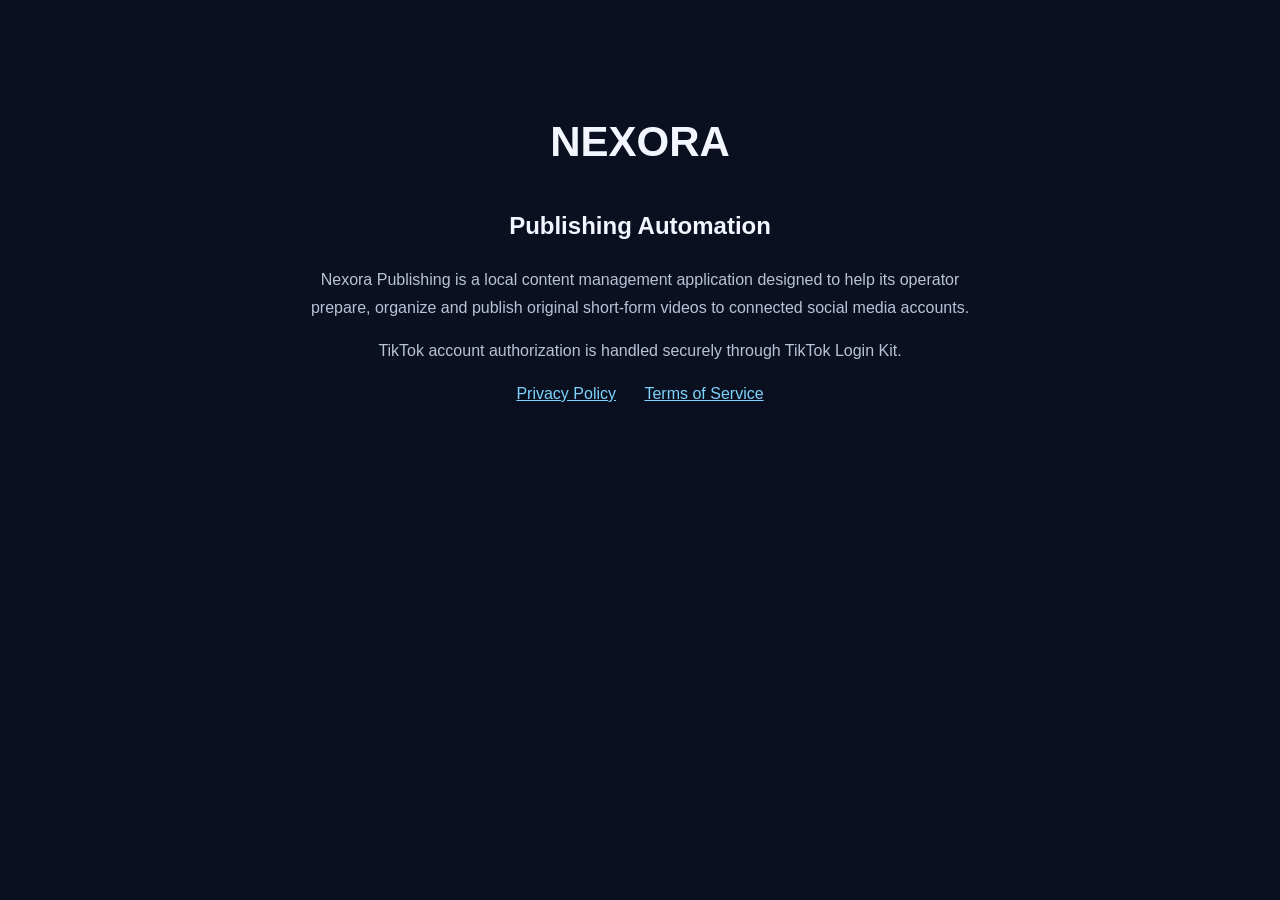
==== index.html @ 79402bd2 "Create index.html" ====
<!DOCTYPE html>
<html lang="en">
<head>
  <meta charset="UTF-8">
  <meta name="viewport" content="width=device-width, initial-scale=1">
  <title>Nexora Publishing</title>
  <style>
    body {
      background: #0b1020;
      color: #f4f6ff;
      font-family: Arial, sans-serif;
      text-align: center;
      padding: 70px 20px;
      line-height: 1.7;
    }
    main { max-width: 700px; margin: auto; }
    h1 { font-size: 42px; }
    p { color: #b8c2d8; }
    a { color: #7dd3fc; margin: 12px; }
  </style>
</head>
<body>
  <main>
    <h1>NEXORA</h1>
    <h2>Publishing Automation</h2>
    <p>
      Nexora Publishing is a local content management
      application designed to help its operator prepare,
      organize and publish original short-form videos
      to connected social media accounts.
    </p>
    <p>
      TikTok account authorization is handled securely
      through TikTok Login Kit.
    </p>
    <footer>
      <a href="privacy.html">Privacy Policy</a>
      <a href="terms.html">Terms of Service</a>
    </footer>
  </main>
</body>
</html>
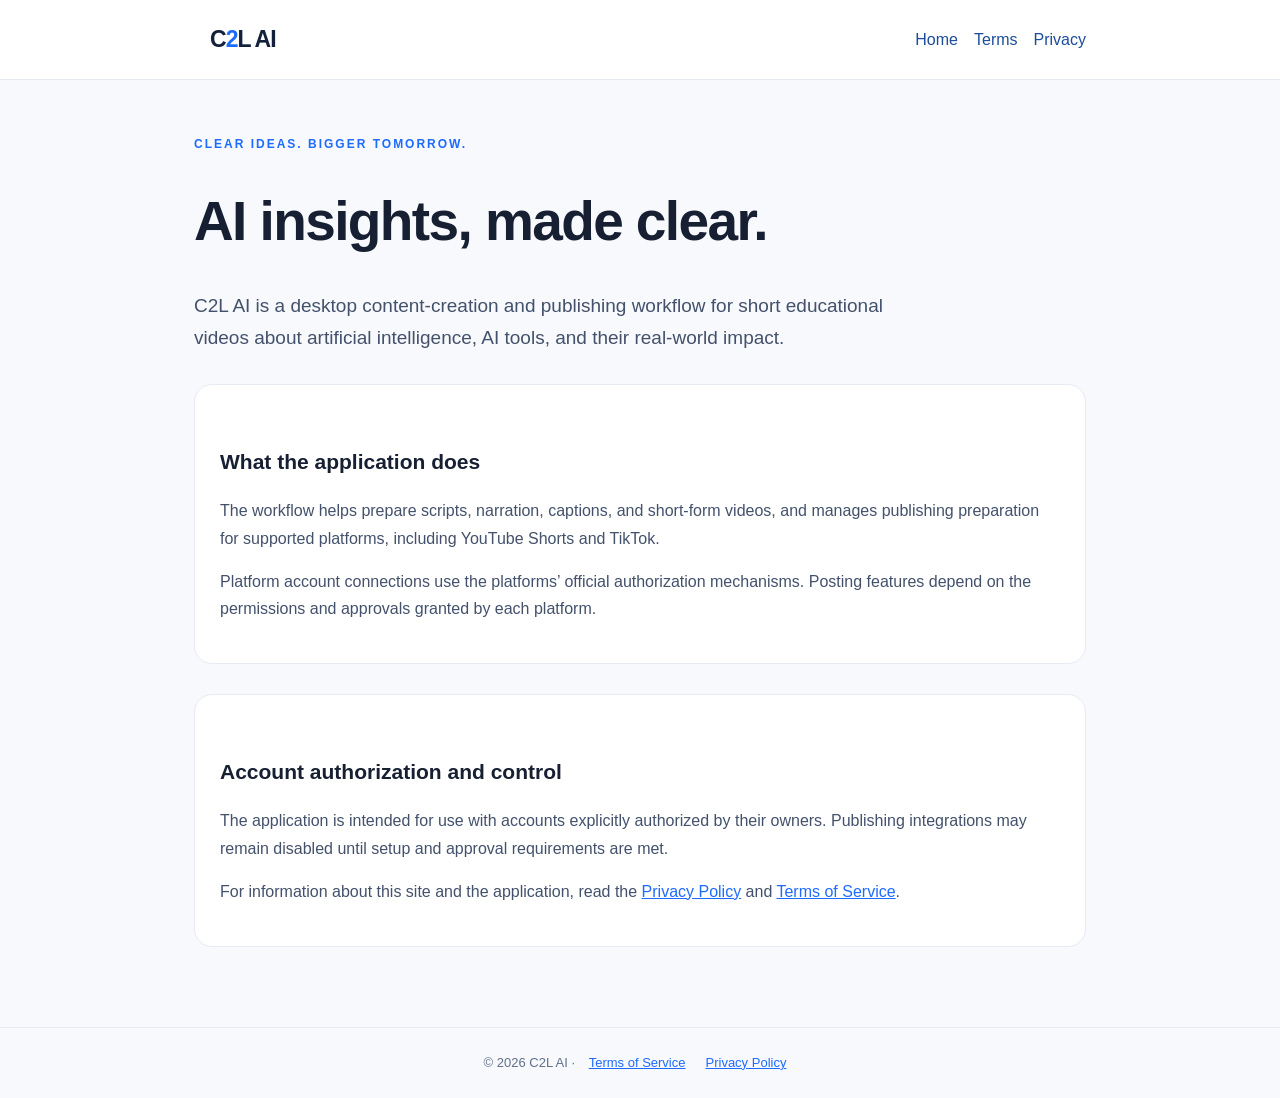
==== commit 7504a7e2: "Add files via upload" ====
--- a/index.html
+++ b/index.html
@@ -1,43 +1 @@
-
-<!DOCTYPE html>
-<html lang="en">
-<head>
-  <meta charset="UTF-8">
-  <meta name="viewport" content="width=device-width, initial-scale=1">
-  <title>Nexora Publishing</title>
-  <style>
-    body {
-      background: #0b1020;
-      color: #f4f6ff;
-      font-family: Arial, sans-serif;
-      text-align: center;
-      padding: 70px 20px;
-      line-height: 1.7;
-    }
-    main { max-width: 700px; margin: auto; }
-    h1 { font-size: 42px; }
-    p { color: #b8c2d8; }
-    a { color: #7dd3fc; margin: 12px; }
-  </style>
-</head>
-<body>
-  <main>
-    <h1>NEXORA</h1>
-    <h2>Publishing Automation</h2>
-    <p>
-      Nexora Publishing is a local content management
-      application designed to help its operator prepare,
-      organize and publish original short-form videos
-      to connected social media accounts.
-    </p>
-    <p>
-      TikTok account authorization is handled securely
-      through TikTok Login Kit.
-    </p>
-    <footer>
-      <a href="privacy.html">Privacy Policy</a>
-      <a href="terms.html">Terms of Service</a>
-    </footer>
-  </main>
-</body>
-</html>
+<!doctype html><html lang="en"><head><meta charset="utf-8"><meta name="viewport" content="width=device-width,initial-scale=1"><title>Home | C2L AI</title><meta name="description" content="C2L AI desktop application for creating and managing short-form AI educational videos."><link rel="stylesheet" href="styles.css"></head><body><header><nav><a class="logo" href="index.html">C<b>2</b>L AI</a><div><a href="index.html">Home</a><a href="terms.html">Terms</a><a href="privacy.html">Privacy</a></div></nav></header><main><p class="tag">Clear ideas. Bigger tomorrow.</p><h1>AI insights, made clear.</h1><p class="lead">C2L AI is a desktop content-creation and publishing workflow for short educational videos about artificial intelligence, AI tools, and their real-world impact.</p><section class="panel"><h2>What the application does</h2><p>The workflow helps prepare scripts, narration, captions, and short-form videos, and manages publishing preparation for supported platforms, including YouTube Shorts and TikTok.</p><p>Platform account connections use the platforms’ official authorization mechanisms. Posting features depend on the permissions and approvals granted by each platform.</p></section><section class="panel"><h2>Account authorization and control</h2><p>The application is intended for use with accounts explicitly authorized by their owners. Publishing integrations may remain disabled until setup and approval requirements are met.</p><p>For information about this site and the application, read the <a href="privacy.html">Privacy Policy</a> and <a href="terms.html">Terms of Service</a>.</p></section></main><footer>© 2026 C2L AI · <a href="terms.html">Terms of Service</a><a href="privacy.html">Privacy Policy</a></footer></body></html>
--- a/styles.css
+++ b/styles.css
@@ -0,0 +1 @@
+*{box-sizing:border-box}body{margin:0;background:#f7f9fc;color:#172033;font-family:Inter,Arial,sans-serif;line-height:1.7}header{background:white;border-bottom:1px solid #e5e9f1}nav{max-width:940px;margin:auto;padding:20px 24px;display:flex;align-items:center;justify-content:space-between;gap:20px;flex-wrap:wrap}nav a{color:#1b4d9b;text-decoration:none;margin-left:16px}.logo{font-weight:850;font-size:23px;color:#14213b;letter-spacing:-1px}.logo b{color:#1e6bff}main{max-width:940px;margin:54px auto 80px;padding:0 24px}h1{font-size:clamp(34px,5vw,55px);line-height:1.12;letter-spacing:-1.6px}h2{margin-top:34px;font-size:21px}p,li{color:#43516b}a{color:#1e6bff}.lead{font-size:19px;max-width:700px}.tag{font-size:12px;font-weight:800;letter-spacing:2px;color:#1e6bff;text-transform:uppercase}.panel{background:white;border:1px solid #e6eaf2;border-radius:18px;padding:25px;margin-top:30px}.note{border-left:3px solid #1e6bff;padding-left:16px}footer{border-top:1px solid #e5e9f1;padding:24px;text-align:center;color:#61708a;font-size:13px}footer a{margin:0 10px}
